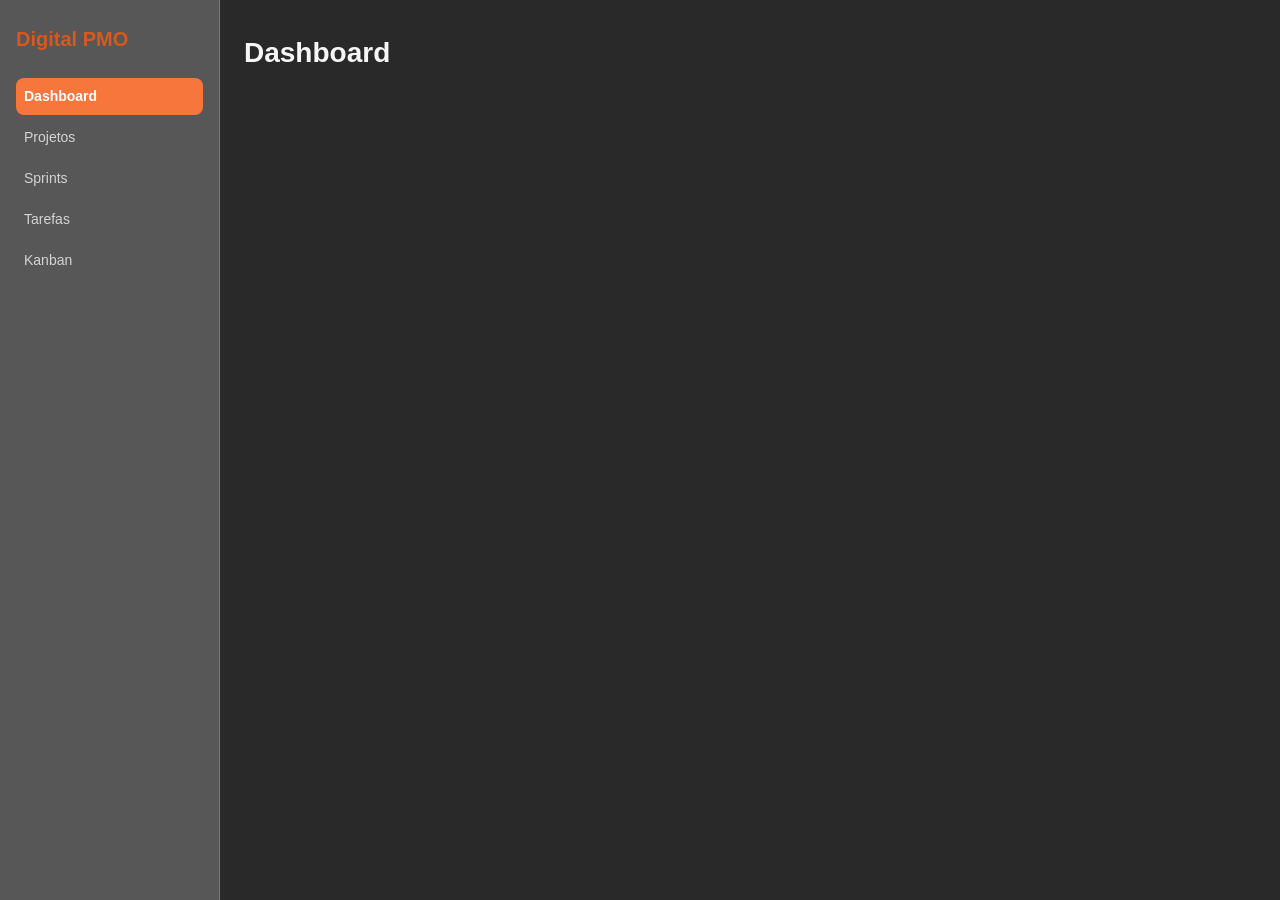
==== index.html @ e06288b0 "Adiciona Digital PMO: frontend, API PHP e CRUD completo Sistema de gestao de portfolio com dashboard" ====
<!DOCTYPE html>
<html lang="pt-BR">
<head>
    <meta charset="UTF-8">
    <meta name="viewport" content="width=device-width, initial-scale=1.0">
    <meta name="description" content="Digital PMO - Sistema de Gestão de Portfólio">
    <title>Digital PMO - Dashboard</title>
    <link rel="stylesheet" href="/public/assets/css/style.css">
</head>
<body>
    <div class="app">
        <aside class="sidebar">
            <h2>Digital PMO</h2>
            <ul id="menu"></ul>
        </aside>

        <main class="conteudo">
            <h1 id="titulo">Dashboard</h1>
            <div id="alerta"></div>
            <div id="conteudo"></div>
        </main>
    </div>

    <script src="/public/assets/js/app.js"></script>
    <script>PMO.iniciar('dashboard');</script>
</body>
</html>
---- public/assets/css/style.css ----
/**
 * Digital PMO - Sistema de Estilos Unificado
 *
 * Design System baseado em tokens CSS
 * - Cores: paleta primária, status, backgrounds
 * - Tipografia: escala responsiva
 * - Espaçamento: grid 8pt
 * - Componentes: sidebar, forms, cards, kanban
 *
 * @version 1.0
 */

/* ===== DESIGN TOKENS ===== */

:root {
  /* ===== Cores - Paleta primária ===== */
  --color-primary: #f6763b;
  --color-primary-dark: #d8581d;
  --color-primary-bg: #575757;

  /* ===== Cores - Backgrounds ===== */
  --color-bg: #292929;
  --color-surface: #575757;
  --color-border: #d8581d;

  /* ===== Cores - Texto ===== */
  --color-text-dark: #292929;
  --color-text-light: #f6f6f6;
  --color-text-muted: #d4d4d4;

  /* ===== Cores - Status ===== */
  --color-green: #16a34a;
  --color-green-bg: #dcfce7;
  --color-blue: #f6763b;
  --color-blue-bg: #feecdb;
  --color-red: #dc2626;
  --color-red-bg: #fee2e2;
  --color-gray: #64748b;
  --color-gray-bg: #f1f5f9;

  /* ===== Tipografia - Famílias ===== */
  --font-sans: -apple-system, "Segoe UI", Roboto, Helvetica, Arial, sans-serif;

  /* ===== Tipografia - Escala ===== */
  --text-sm: 0.875rem;      /* 14px */
  --text-base: 1rem;        /* 16px */
  --text-lg: 1.25rem;       /* 20px */
  --text-xl: 1.75rem;       /* 28px */

  /* ===== Espaçamento - Grid 8pt ===== */
  --space-1: 4px;
  --space-2: 8px;
  --space-3: 16px;
  --space-4: 24px;
  --space-5: 32px;

  /* ===== Componentes ===== */
  --radius: 8px;
  --shadow: 0 1px 3px rgba(15, 23, 42, 0.08);
  --sidebar-width: 220px;

  /* ===== Responsividade ===== */
  --breakpoint-sm: 640px;
  --breakpoint-md: 768px;
  --breakpoint-lg: 1024px;
}

/* ===== RESET & NORMALIZACAO ===== */

* {
  box-sizing: border-box;
}

html {
  scroll-behavior: smooth;
}

body {
  margin: 0;
  padding: 0;
  font-family: var(--font-sans);
  font-size: var(--text-base);
  color: var(--color-text);
  background: var(--color-bg);
  line-height: 1.5;
}

/* ===== LAYOUT PRINCIPAL ===== */

.app {
  display: flex;
  min-height: 100vh;
}

/* ===== SIDEBAR ===== */

.sidebar {
  width: var(--sidebar-width);
  flex-shrink: 0;
  background: var(--color-surface);
  border-right: 1px solid var(--color-border);
  padding: var(--space-4) var(--space-3);
  overflow-y: auto;
}

.sidebar h2 {
  font-size: var(--text-lg);
  margin: 0 0 var(--space-4);
  color: var(--color-primary-dark);
  font-weight: 700;
}

.sidebar ul {
  list-style: none;
  margin: 0;
  padding: 0;
  display: flex;
  flex-direction: column;
  gap: var(--space-1);
}

.sidebar a {
  display: block;
  padding: var(--space-2);
  border-radius: var(--radius);
  color: var(--color-text-muted);
  text-decoration: none;
  font-size: var(--text-sm);
  cursor: pointer;
  transition: all 0.2s ease;
  user-select: none;
}

.sidebar a:hover {
  background: var(--color-primary-bg);
  color: var(--color-primary-dark);
}

.sidebar a.ativo {
  background: var(--color-primary);
  color: #fff;
  font-weight: 600;
}

/* ===== CONTEUDO PRINCIPAL ===== */

.conteudo {
  flex: 1;
  padding: var(--space-5) var(--space-4);
  overflow-y: auto;
  max-width: 1400px;
  margin: 0 auto;
  width: 100%;
}

.conteudo h1 {
  font-size: var(--text-xl);
  margin: 0 0 var(--space-4);
  font-weight: 700;
  color: var(--color-text-light);
}

/* ===== ALERTAS ===== */

.erro {
  background: var(--color-red-bg);
  color: var(--color-red);
  border-radius: var(--radius);
  padding: var(--space-2) var(--space-3);
  margin-bottom: var(--space-4);
  font-size: var(--text-sm);
  border-left: 4px solid var(--color-red);
}

.sucesso {
  background: var(--color-green-bg);
  color: var(--color-green);
  border-radius: var(--radius);
  padding: var(--space-2) var(--space-3);
  margin-bottom: var(--space-4);
  font-size: var(--text-sm);
  border-left: 4px solid var(--color-green);
}

/* ===== TABELAS ===== */

table {
  width: 100%;
  border-collapse: collapse;
  background: var(--color-surface);
  border: 1px solid var(--color-border);
  border-radius: var(--radius);
  overflow: hidden;
  box-shadow: var(--shadow);
  margin-bottom: var(--space-4);
}

th,
td {
  text-align: left;
  padding: var(--space-2) var(--space-3);
  font-size: var(--text-sm);
  border-bottom: 1px solid var(--color-border);
}

th {
  background: var(--color-gray-bg);
  color: var(--color-text-muted);
  font-weight: 600;
  text-transform: uppercase;
  font-size: 0.75rem;
  letter-spacing: 0.5px;
}

tr:last-child td {
  border-bottom: none;
}

tbody tr:hover {
  background: var(--color-bg);
}

/* ===== CARDS & DASHBOARD ===== */

.cards {
  display: grid;
  grid-template-columns: repeat(auto-fill, minmax(150px, 1fr));
  gap: var(--space-3);
  list-style: none;
  margin: 0 0 var(--space-4) 0;
  padding: 0;
}

.card {
  background: var(--color-surface);
  border: 1px solid var(--color-border);
  border-radius: var(--radius);
  box-shadow: var(--shadow);
  padding: var(--space-3);
  text-align: center;
  transition: all 0.2s ease;
}

.card:hover {
  box-shadow: 0 4px 12px rgba(15, 23, 42, 0.15);
  transform: translateY(-2px);
}

.card-valor {
  font-size: 1.75rem;
  font-weight: 700;
  color: var(--color-primary);
  margin: 0;
}

.card-label {
  font-size: var(--text-sm);
  color: var(--color-text-muted);
  margin-top: var(--space-2);
  text-transform: uppercase;
  letter-spacing: 0.5px;
}

/* ===== FORMULARIOS ===== */

.form-cadastro {
  display: grid;
  grid-template-columns: repeat(auto-fit, minmax(160px, 1fr));
  gap: var(--space-3);
  background: var(--color-surface);
  
  border: 1px solid var(--color-border);
  border-radius: var(--radius);
  box-shadow: var(--shadow);
  padding: var(--space-3);
  margin-bottom: var(--space-4);
}

.form-cadastro label {
  display: flex;
  flex-direction: column;
  gap: var(--space-1);
  font-size: var(--text-sm);
  color: var(--color-text-muted);
  font-weight: 500;
}

.form-cadastro input,
.form-cadastro select,
.form-cadastro textarea {
  font-family: inherit;
  font-size: var(--text-sm);
  padding: var(--space-2);
  border: 1px solid var(--color-border);
  border-radius: var(--radius);
  color: var(--color-text);
  background: var(--color-surface);
  transition: border-color 0.2s ease;
}

.form-cadastro input:focus,
.form-cadastro select:focus,
.form-cadastro textarea:focus {
  outline: none;
  border-color: var(--color-primary);
  box-shadow: 0 0 0 3px var(--color-primary-bg);
}

.form-cadastro .campo-full {
  grid-column: 1 / -1;
}

.form-cadastro button {
  justify-self: start;
  align-self: end;
  background: var(--color-primary);
  color: #fff;
  border: none;
  border-radius: var(--radius);
  padding: var(--space-2) var(--space-3);
  font-size: var(--text-sm);
  font-weight: 600;
  cursor: pointer;
  transition: all 0.2s ease;
}

.form-cadastro button:hover {
  background: var(--color-primary-dark);
  box-shadow: var(--shadow);
}

.form-cadastro button:active {
  transform: scale(0.98);
}

/* ===== KANBAN ===== */

.kanban {
  display: flex;
  gap: var(--space-3);
  overflow-x: auto;
  padding-bottom: var(--space-2);
  margin-bottom: var(--space-4);
}

.kanban::-webkit-scrollbar {
  height: 8px;
}

.kanban::-webkit-scrollbar-track {
  background: var(--color-bg);
  border-radius: var(--radius);
}

.kanban::-webkit-scrollbar-thumb {
  background: var(--color-border);
  border-radius: var(--radius);
}

.kanban::-webkit-scrollbar-thumb:hover {
  background: var(--color-text-muted);
}

.kanban-coluna {
  min-width: 250px;
  background: var(--color-surface);
  border: 1px solid var(--color-border);
  border-radius: var(--radius);
  padding: var(--space-2);
  flex-shrink: 0;
}

.kanban-coluna h3 {
  font-size: var(--text-sm);
  color: var(--color-text-muted);
  margin: 0 0 var(--space-2);
  font-weight: 600;
  text-transform: uppercase;
  letter-spacing: 0.5px;
}

.kanban-coluna ul {
  list-style: none;
  margin: 0;
  padding: 0;
  display: flex;
  flex-direction: column;
  gap: var(--space-1);
}

.kanban-coluna li {
  background: var(--color-gray-bg);
  border-radius: var(--radius);
  padding: var(--space-2);
  font-size: var(--text-sm);
  cursor: grab;
  transition: all 0.2s ease;
}

.kanban-coluna li:hover {
  background: var(--color-border);
  box-shadow: var(--shadow);
}

.kanban-item {
  background: var(--color-gray-bg);
  border-radius: var(--radius);
  padding: var(--space-2);
  margin-bottom: var(--space-2);
  font-size: var(--text-sm);
  cursor: grab;
  transition: all 0.2s ease;
}

.kanban-item:hover {
  background: var(--color-border);
  box-shadow: var(--shadow);
}

/* ===== BADGES ===== */

.badge {
  display: inline-block;
  padding: 2px var(--space-2);
  border-radius: 999px;
  font-size: var(--text-sm);
  font-weight: 600;
  text-transform: uppercase;
  letter-spacing: 0.5px;
}

.badge-green {
  background: var(--color-green-bg);
  color: var(--color-green);
}

.badge-blue {
  background: var(--color-blue-bg);
  color: var(--color-blue);
}

.badge-red {
  background: var(--color-red-bg);
  color: var(--color-red);
}

.badge-gray {
  background: var(--color-gray-bg);
  color: var(--color-gray);
}

/* ===== UTILITARIOS ===== */

.oculto {
  display: none !important;
}

.visivel {
  display: block !important;
}

.text-center {
  text-align: center;
}

.text-right {
  text-align: right;
}

/* ===== RESPONSIVIDADE ===== */

/* Tablets e telas médias */
@media (max-width: 768px) {
  .app {
    flex-direction: column;
  }

  .sidebar {
    width: 100%;
    border-right: none;
    border-bottom: 1px solid var(--color-border);
    padding: var(--space-3);
  }

  .sidebar ul {
    flex-direction: row;
    flex-wrap: wrap;
  }

  .sidebar a {
    flex: 1;
    min-width: 100px;
    text-align: center;
  }

  .conteudo {
    padding: var(--space-3);
  }

  .conteudo h1 {
    font-size: var(--text-lg);
  }

  .cards {
    grid-template-columns: repeat(auto-fill, minmax(120px, 1fr));
  }

  .form-cadastro {
    grid-template-columns: 1fr;
  }

  .kanban {
    padding-bottom: var(--space-3);
  }

  table {
    font-size: 0.75rem;
  }

  th,
  td {
    padding: var(--space-1) var(--space-2);
  }
}

/* Celulares */
@media (max-width: 480px) {
  .sidebar {
    padding: var(--space-2);
  }

  .conteudo {
    padding: var(--space-2);
  }

  .conteudo h1 {
    font-size: var(--text-base);
    margin-bottom: var(--space-2);
  }

  .cards {
    grid-template-columns: repeat(2, 1fr);
    gap: var(--space-2);
  }

  .kanban-coluna {
    min-width: 180px;
  }

  .form-cadastro {
    padding: var(--space-2);
    gap: var(--space-2);
  }

  .sidebar a {
    padding: var(--space-1);
    font-size: 0.75rem;
  }

  table {
    font-size: 0.7rem;
  }

  th,
  td {
    padding: var(--space-1);
  }
}

/* ===== ACESSIBILIDADE ===== */

@media (prefers-reduced-motion: reduce) {
  * {
    animation-duration: 0.01ms !important;
    animation-iteration-count: 1 !important;
    transition-duration: 0.01ms !important;
    scroll-behavior: auto !important;
  }
}

/* Modo escuro (suporte futuro) */
@media (prefers-color-scheme: dark) {
  /* Implementar tema escuro conforme necessário */
}
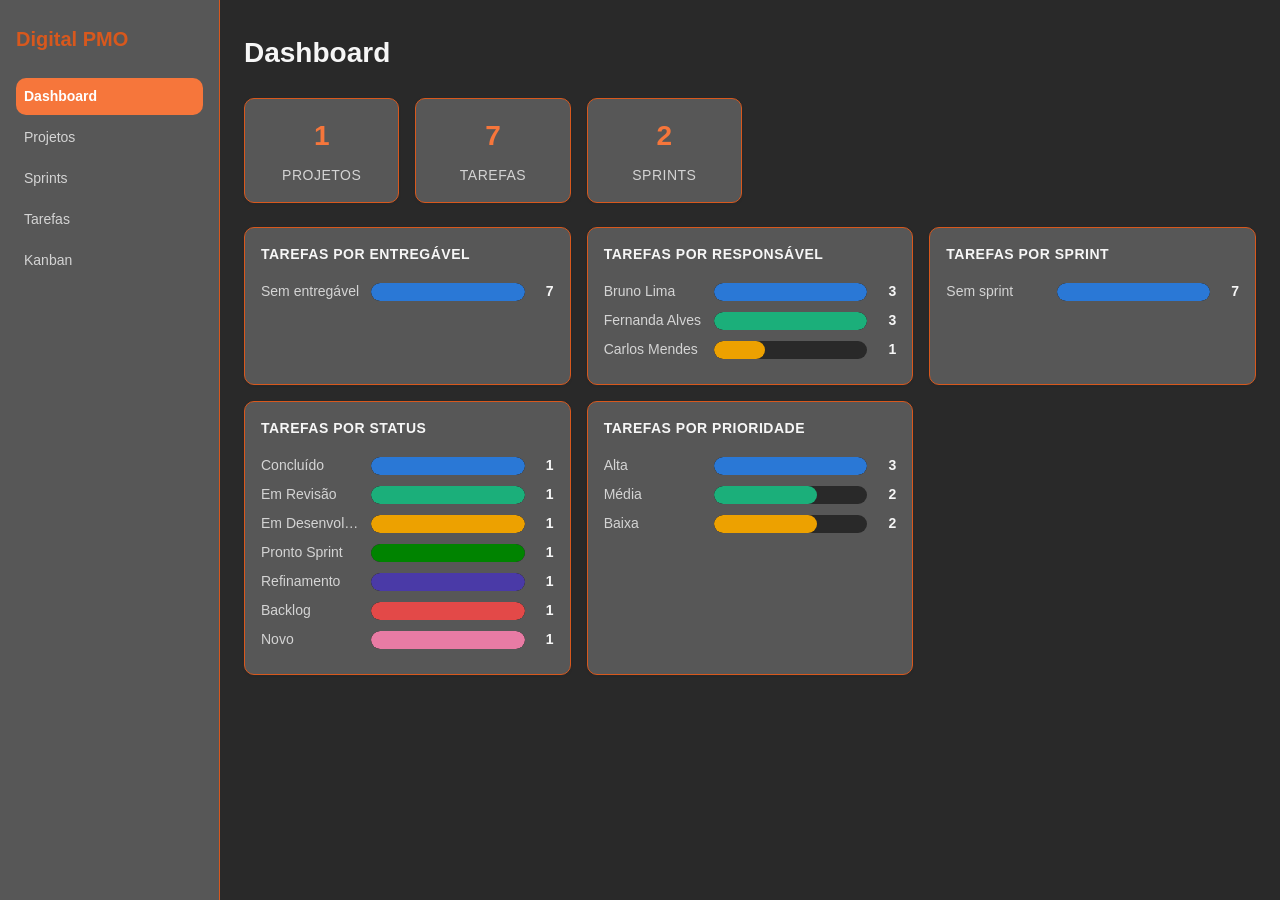
==== commit e6228cb7: "Migra frontend para localStorage e remove backend PHP/MySQL O app agora roda sem servidor: app.js sa" ====
--- a/index.html
+++ b/index.html
@@ -5,7 +5,7 @@
     <meta name="viewport" content="width=device-width, initial-scale=1.0">
     <meta name="description" content="Digital PMO - Sistema de Gestão de Portfólio">
     <title>Digital PMO - Dashboard</title>
-    <link rel="stylesheet" href="/public/assets/css/style.css">
+    <link rel="stylesheet" href="public/assets/css/style.css">
 </head>
 <body>
     <div class="app">
@@ -21,7 +21,7 @@
         </main>
     </div>
 
-    <script src="/public/assets/js/app.js"></script>
+    <script src="public/assets/js/app.js"></script>
     <script>PMO.iniciar('dashboard');</script>
 </body>
 </html>
--- a/public/assets/css/style.css
+++ b/public/assets/css/style.css
@@ -13,20 +13,23 @@
 /* ===== DESIGN TOKENS ===== */
 
 :root {
-  /* ===== Cores - Paleta primária ===== */
-  --color-primary: #f6763b;
-  --color-primary-dark: #d8581d;
-  --color-primary-bg: #575757;
-
-  /* ===== Cores - Backgrounds ===== */
-  --color-bg: #292929;
-  --color-surface: #575757;
-  --color-border: #d8581d;
-
-  /* ===== Cores - Texto ===== */
-  --color-text-dark: #292929;
-  --color-text-light: #f6f6f6;
-  --color-text-muted: #d4d4d4;
+/* ===== Cores - Paleta primária ===== */
+--color-primary: #f6763b;          /* Destaques e ações */
+--color-primary-dark: #d8581d;     /* Hover/ativo */
+--color-primary-bg: #575757;       /* Fundo de destaque */
+--color-secondary-bg: #f6f6f6;     /* Fundo claro */
+
+/* ===== Backgrounds ===== */
+--color-bg-primary: #292929;       /* Fundo principal */
+--color-bg-secondary: #575757;     /* Cards/Menu */
+--color-bg-tertiary: #f6f6f6;      /* Fundo terciário */
+--color-border: #d8581d;           /* Bordas */
+
+/* ===== Texto ===== */
+--color-text-dark: #292929;        /* Sobre fundos claros */
+--color-text-secondary: #d8581d;   /* Texto de destaque */
+--color-text-light: #f6f6f6;       /* Sobre fundos escuros */
+--color-text-muted: #d4d4d4;       /* Texto secundário */
 
   /* ===== Cores - Status ===== */
   --color-green: #16a34a;
@@ -39,7 +42,7 @@
   --color-gray-bg: #f1f5f9;
 
   /* ===== Tipografia - Famílias ===== */
-  --font-sans: -apple-system, "Segoe UI", Roboto, Helvetica, Arial, sans-serif;
+  --font-sans: -apple-system, "Segoe UI Semibold", Roboto, Helvetica, Arial, sans-serif;
 
   /* ===== Tipografia - Escala ===== */
   --text-sm: 0.875rem;      /* 14px */
@@ -55,7 +58,7 @@
   --space-5: 32px;
 
   /* ===== Componentes ===== */
-  --radius: 8px;
+  --radius: 10px;
   --shadow: 0 1px 3px rgba(15, 23, 42, 0.08);
   --sidebar-width: 220px;
 
@@ -80,8 +83,8 @@
   padding: 0;
   font-family: var(--font-sans);
   font-size: var(--text-base);
-  color: var(--color-text);
-  background: var(--color-bg);
+  color: var(--color-text-secondary);
+  background: var(--color-bg-primary);
   line-height: 1.5;
 }
 
@@ -97,7 +100,7 @@
 .sidebar {
   width: var(--sidebar-width);
   flex-shrink: 0;
-  background: var(--color-surface);
+  background: var(--color-bg-secondary);
   border-right: 1px solid var(--color-border);
   padding: var(--space-4) var(--space-3);
   overflow-y: auto;
@@ -187,8 +190,8 @@
 table {
   width: 100%;
   border-collapse: collapse;
-  background: var(--color-surface);
-  border: 1px solid var(--color-border);
+  background: var(--color-bg-tertiary);
+  border: 2px solid var(--color-border);
   border-radius: var(--radius);
   overflow: hidden;
   box-shadow: var(--shadow);
@@ -205,7 +208,7 @@
 
 th {
   background: var(--color-gray-bg);
-  color: var(--color-text-muted);
+  color: var(--color-text-dark);
   font-weight: 600;
   text-transform: uppercase;
   font-size: 0.75rem;
@@ -217,7 +220,7 @@
 }
 
 tbody tr:hover {
-  background: var(--color-bg);
+  background: var(--color-secondary-bg);
 }
 
 /* ===== CARDS & DASHBOARD ===== */
@@ -232,13 +235,14 @@
 }
 
 .card {
-  background: var(--color-surface);
+  background: var(--color-bg-secondary);
   border: 1px solid var(--color-border);
   border-radius: var(--radius);
   box-shadow: var(--shadow);
   padding: var(--space-3);
   text-align: center;
-  transition: all 0.2s ease;
+  transition: all 0.9s ease;
+  animation: effect1 0.8s ease-in-out;
 }
 
 .card:hover {
@@ -261,13 +265,97 @@
   letter-spacing: 0.5px;
 }
 
+/* ===== DASHBOARD - GRAFICOS ===== */
+
+@keyframes effect1 {
+  0% { transform: translateY(10px); opacity: 0; }
+  100% { transform: translateY(0); opacity: 1; }
+}
+
+.dashboard-grid {
+  display: grid;
+  grid-template-columns: repeat(auto-fit, minmax(320px, 1fr));
+  gap: var(--space-3);
+  margin-bottom: var(--space-4);
+  transition: all 0.9s ease;
+}
+
+.chart-panel {
+  background: var(--color-bg-secondary);
+  border: 1px solid var(--color-border);
+  border-radius: var(--radius);
+  box-shadow: var(--shadow);
+  padding: var(--space-3);
+  animation: effect1 0.8s ease-in-out;
+
+}
+
+.chart-panel h3 {
+  margin: 0 0 var(--space-3);
+  font-size: var(--text-sm);
+  color: var(--color-text-light);
+  font-weight: 600;
+  text-transform: uppercase;
+  letter-spacing: 0.5px;
+  animation: alternate 0.5s ease-in-out;
+}
+
+.chart-vazio {
+  color: var(--color-text-muted);
+  font-size: var(--text-sm);
+  margin: 0;
+}
+
+.bar-row {
+  display: grid;
+  grid-template-columns: minmax(90px, 35%) 1fr auto;
+  align-items: center;
+  gap: var(--space-2);
+  margin-bottom: var(--space-2);
+}
+
+.bar-label {
+  font-size: var(--text-sm);
+  color: var(--color-text-muted);
+  white-space: nowrap;
+  overflow: hidden;
+  text-overflow: ellipsis;
+}
+
+.bar-track {
+  background: var(--color-bg-primary);
+  border-radius: var(--radius);
+  overflow: hidden;
+  height: 18px;
+}
+
+.bar-fill {
+  height: 100%;
+  border-radius: var(--radius);
+  transition: width 0.5s ease;
+}
+
+.bar-valor {
+  font-size: var(--text-sm);
+  font-weight: 600;
+  color: var(--color-text-light);
+  min-width: 1.5em;
+  text-align: right;
+}
+
+@media (max-width: 480px) {
+  .bar-row {
+    grid-template-columns: minmax(70px, 40%) 1fr auto;
+  }
+}
+
 /* ===== FORMULARIOS ===== */
 
 .form-cadastro {
   display: grid;
   grid-template-columns: repeat(auto-fit, minmax(160px, 1fr));
   gap: var(--space-3);
-  background: var(--color-surface);
+  background: var(--color-bg-tertiary);
   
   border: 1px solid var(--color-border);
   border-radius: var(--radius);
@@ -281,7 +369,7 @@
   flex-direction: column;
   gap: var(--space-1);
   font-size: var(--text-sm);
-  color: var(--color-text-muted);
+  color: var(--color-text-dark);
   font-weight: 500;
 }
 
@@ -293,8 +381,8 @@
   padding: var(--space-2);
   border: 1px solid var(--color-border);
   border-radius: var(--radius);
-  color: var(--color-text);
-  background: var(--color-surface);
+  color: var(--color-text-dark);
+  background: var(--color-bg-tertiary);
   transition: border-color 0.2s ease;
 }
 
@@ -321,7 +409,8 @@
   font-size: var(--text-sm);
   font-weight: 600;
   cursor: pointer;
-  transition: all 0.2s ease;
+  transition: all 0.5s  ease;
+  box-shadow: 0 3px 6px rgba(56, 56, 56, 0.3);  
 }
 
 .form-cadastro button:hover {
@@ -363,7 +452,7 @@
 
 .kanban-coluna {
   min-width: 250px;
-  background: var(--color-surface);
+  background: var(--color-bg-secondary);
   border: 1px solid var(--color-border);
   border-radius: var(--radius);
   padding: var(--space-2);
@@ -503,6 +592,7 @@
 
   .cards {
     grid-template-columns: repeat(auto-fill, minmax(120px, 1fr));
+    
   }
 
   .form-cadastro {
